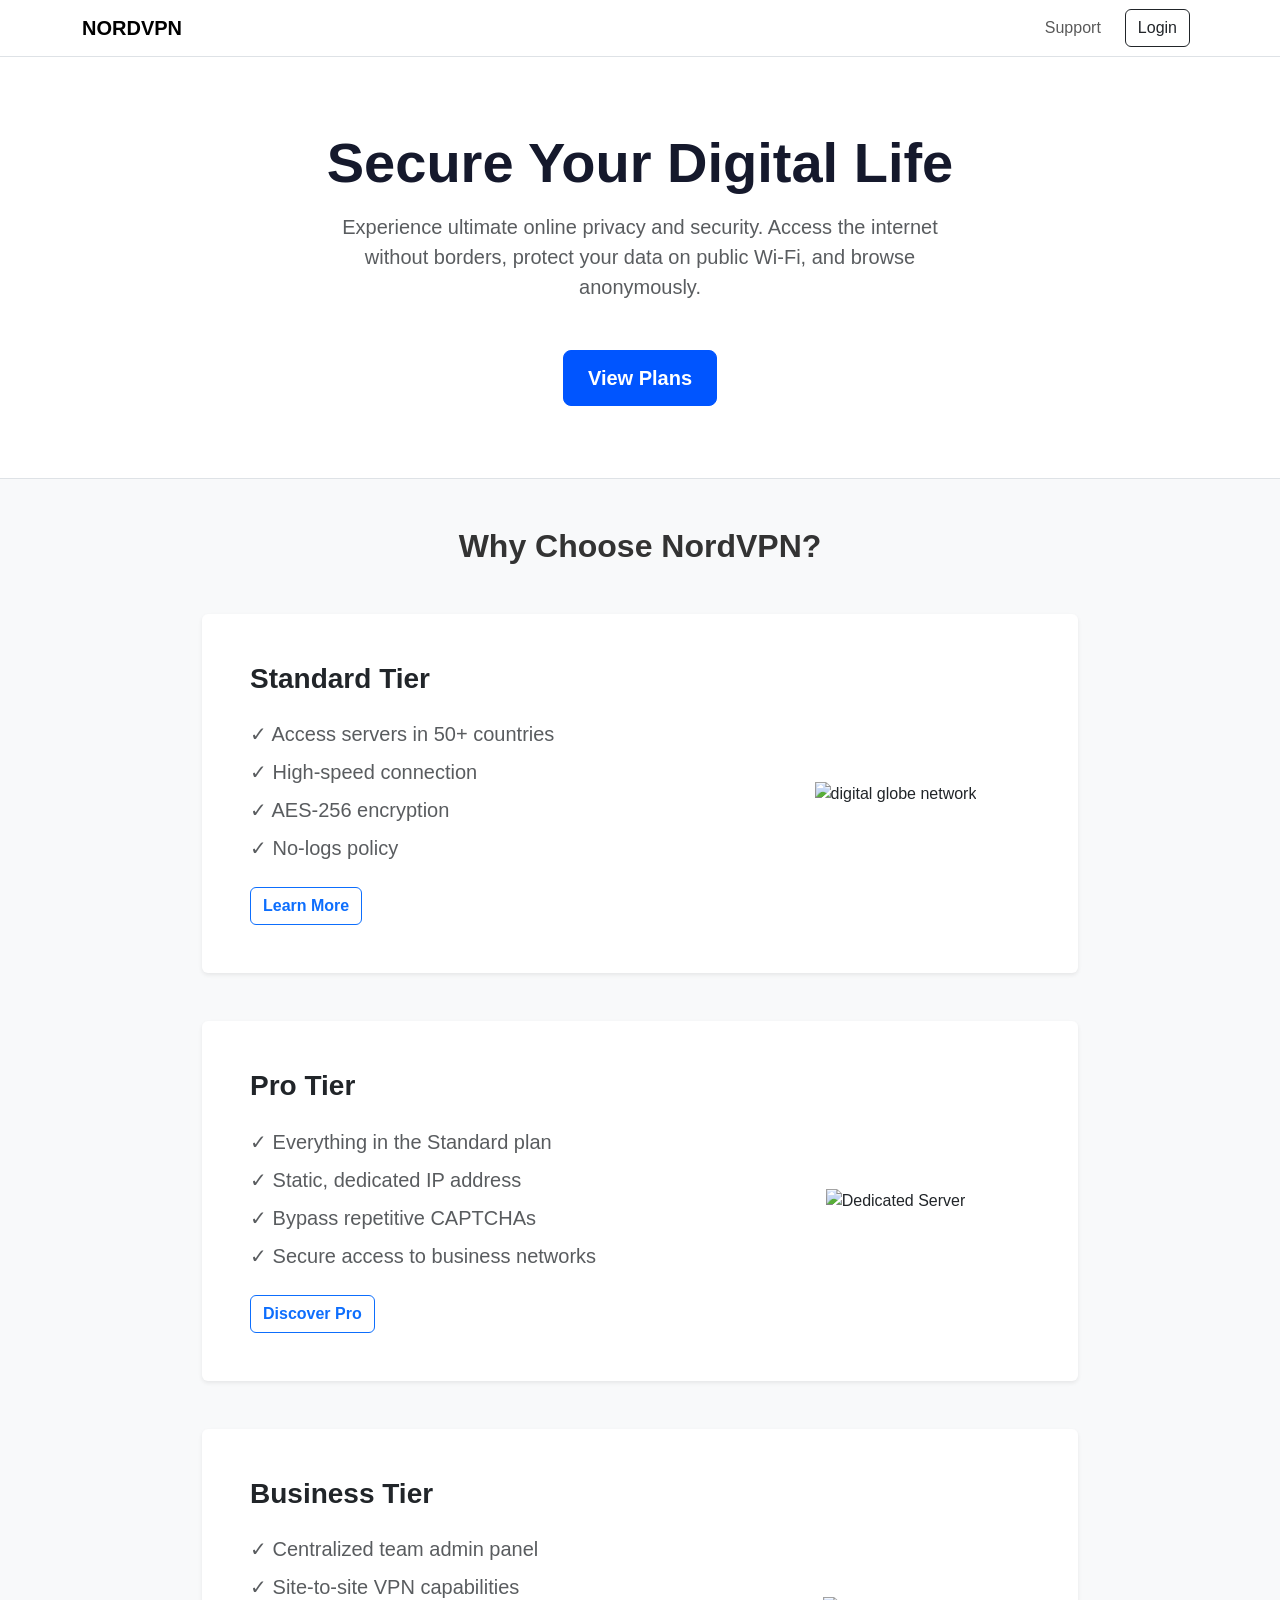
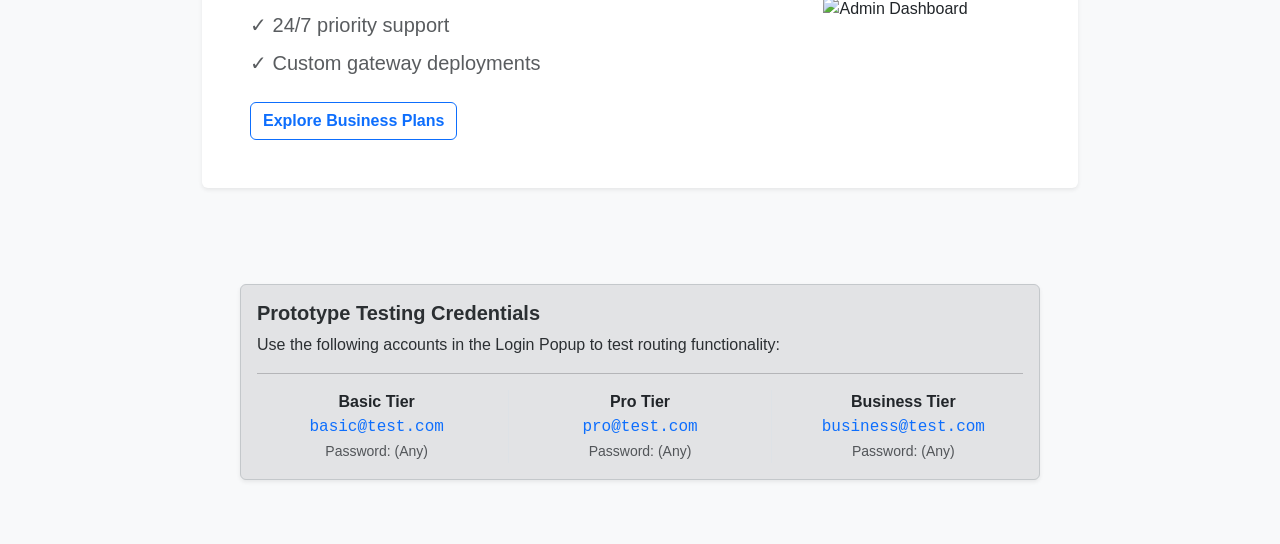
==== index.html @ c2014052 "Add files via upload" ====
<!DOCTYPE html>
<html lang="en">
<head>
    <!--Character encoding and viewport setup-->
    <meta charset="UTF-8">
    <meta name="viewport" content="width=device-width, initial-scale=1.0">
    
    <!--Page Title-->
    <title>NordVPN - Secure Your Digital Life</title>
    
    <!--Bostrap CSS framework-->
    <link href="https://cdn.jsdelivr.net/npm/bootstrap@5.3.0/dist/css/bootstrap.min.css" rel="stylesheet">
    
    <!--Link to style.css-->
    <link rel="stylesheet" href="style.css">
</head>
<body class="bg-light">
    <header>
        <!--Navigation bar uses Bootstrap-->
        <nav class="navbar navbar-expand-lg navbar-light bg-white border-bottom">
            <div class="container">

                <!--NOrdVPN Logo-->
                <a class="navbar-brand fw-bold" href="index.html">NORDVPN</a>

                <!--Navigation links align right-->
                <div class="navbar-nav ms-auto align-items-center">
                    <a class="nav-link me-3" href="contact.html">Support</a>
                    
                    <!--Login Popup-->
                    <button class="btn btn-outline-dark me-2" data-bs-toggle="modal" data-bs-target="#loginModal">Login</button>
                </div>
            </div>
        </nav>
    </header>

    <main>
        <!--Hero Section-->
        <div class="py-5 text-center bg-white border-bottom">
            <div class="container mt-4 mb-4">
                <h1 class="display-4 fw-bold mb-3">Secure Your Digital Life</h1>
                <p class="lead text-muted mb-5 mx-auto" style="max-width: 600px;">
                    Experience ultimate online privacy and security. Access the internet without borders, protect your data on public Wi-Fi, and browse anonymously.
                </p>
                <div class="d-flex justify-content-center gap-3">
                    <a href="pricing.html" class="btn btn-primary btn-lg px-4 fw-bold">View Plans</a>
                </div>
            </div>
        </div>

        <div class="container py-5 mx-auto" style="max-width: 900px;">
            <h2 class="text-center mb-5 fw-bold">Why Choose NordVPN?</h2>
            
            <div class="card mb-5 shadow-sm border-0 bg-white">
                <div class="row g-0 align-items-center">
                    <div class="col-md-7 p-4 p-md-5">
                        <h3 class="mb-4 fw-bold">Standard Tier</h3>
                        <ul class="list-unstyled text-muted mb-4 fs-5">
                            <li class="mb-2">✓ Access servers in 50+ countries</li>
                            <li class="mb-2">✓ High-speed connection</li>
                            <li class="mb-2">✓ AES-256 encryption</li>
                            <li>✓ No-logs policy</li>
                        </ul>
                        <a href="pricing.html" class="btn btn-outline-primary fw-bold">Learn More</a>
                    </div>
                    <div class="col-md-5 text-center p-3 p-md-0">
                        <img src="images/digital globe network.png" alt="digital globe network" class="img-fluid rounded-end" style="max-height: 250px; object-fit: cover;">
                    </div>
                </div>
            </div>

            <div class="card mb-5 shadow-sm border-0 bg-white">
                <div class="row g-0 align-items-center">
                    <div class="col-md-7 p-4 p-md-5">
                        <h3 class="mb-4 fw-bold">Pro Tier</h3>
                        <ul class="list-unstyled text-muted mb-4 fs-5">
                            <li class="mb-2">✓ Everything in the Standard plan</li>
                            <li class="mb-2">✓ Static, dedicated IP address</li>
                            <li class="mb-2">✓ Bypass repetitive CAPTCHAs</li>
                            <li>✓ Secure access to business networks</li>
                        </ul>
                        <a href="pricing.html" class="btn btn-outline-primary fw-bold">Discover Pro</a>
                    </div>
                    <div class="col-md-5 text-center p-3 p-md-0">
                        <img src="images/server.png" alt="Dedicated Server" class="img-fluid rounded-end" style="max-height: 250px; object-fit: cover;">
                    </div>
                </div>
            </div>

            <div class="card mb-5 shadow-sm border-0 bg-white">
                <div class="row g-0 align-items-center">
                    <div class="col-md-7 p-4 p-md-5">
                        <h3 class="mb-4 fw-bold">Business Tier</h3>
                        <ul class="list-unstyled text-muted mb-4 fs-5">
                            <li class="mb-2">✓ Centralized team admin panel</li>
                            <li class="mb-2">✓ Site-to-site VPN capabilities</li>
                            <li class="mb-2">✓ 24/7 priority support</li>
                            <li>✓ Custom gateway deployments</li>
                        </ul>
                        <a href="pricing.html" class="btn btn-outline-primary fw-bold">Explore Business Plans</a>
                    </div>
                    <div class="col-md-5 text-center p-3 p-md-0">
                        <img src="images/admin.png" alt="Admin Dashboard" class="img-fluid rounded-end" style="max-height: 250px; object-fit: cover;">
                    </div>
                </div>
            </div>
        </div>

        <!--Test credentials-->
        <div class="container pb-5">
            <div class="alert alert-secondary text-start mx-auto shadow-sm" style="max-width: 800px;" role="alert">
                <h5 class="alert-heading fw-bold">Prototype Testing Credentials</h5>
                <p class="mb-2">Use the following accounts in the Login Popup to test routing functionality:</p>
                <hr>
                <div class="row text-center mt-3">
                    <div class="col-md-4 mb-3 mb-md-0">
                        <strong class="d-block text-dark">Basic Tier</strong>
                        <code class="fs-6 bg-transparent text-primary p-0">basic@test.com</code><br>
                        <span class="text-muted small">Password: (Any)</span>
                    </div>
                    
                    <div class="col-md-4 border-start border-end mb-3 mb-md-0">
                        <strong class="d-block text-dark">Pro Tier</strong>
                        <code class="fs-6 bg-transparent text-primary p-0">pro@test.com</code><br>
                        <span class="text-muted small">Password: (Any)</span>
                    </div>
                    
                    <div class="col-md-4">
                        <strong class="d-block text-dark">Business Tier</strong>
                        <code class="fs-6 bg-transparent text-primary p-0">business@test.com</code><br>
                        <span class="text-muted small">Password: (Any)</span>
                    </div>
                </div>
            </div>
        </div>
    </main>

    <!--Login Popup (modal)-->
    <div class="modal fade" id="loginModal" tabindex="-1" aria-labelledby="loginModalLabel" aria-hidden="true">
        <div class="modal-dialog modal-dialog-centered">
            <div class="modal-content">

                <!--Close button (X)-->
                <div class="modal-header border-0 pb-0">
                    <h5 class="modal-title fw-bold" id="loginModalLabel">Log In to NordVPN</h5>
                    <button type="button" class="btn-close" data-bs-dismiss="modal" aria-label="Close"></button>
                </div>
                <div class="modal-body pt-4">

                    <!--Login Form-->
                    <form id="loginForm">
                        <!--Email/Username Input-->
                        <div class="mb-3">
                            <label for="loginEmail" class="form-label">Email address</label>
                            <input type="email" class="form-control" id="loginEmail" placeholder="basic@test.com" required>
                        </div>

                        <!--Password Input-->
                        <div class="mb-4">
                            <label for="loginPassword" class="form-label">Password</label>
                            <input type="password" class="form-control" id="loginPassword" required>
                        </div>
                        
                        <!--This is a simulated login, set creds are at the bottom of the form-->
                        <div id="loginError" class="text-danger mb-3 d-none">Invalid email or password. Please use a testing email.</div>
                        
                        <!--Submit button-->
                        <button type="submit" class="btn btn-primary w-100 fw-bold">Log In</button>
                    </form>
                </div>
            </div>
        </div>
    </div>

    <!--Bootstrap JS bundle-->
    <script src="https://cdn.jsdelivr.net/npm/bootstrap@5.3.0/dist/js/bootstrap.bundle.min.js"></script>

    <!-- This script handles logins and validation -->
    <script>
        document.addEventListener("DOMContentLoaded", function() {
            const loginForm = document.getElementById('loginForm');
            const loginError = document.getElementById('loginError');

            loginForm.addEventListener('submit', function(event) {
                
                //Intercept submission, prevent default action (Page reload)
                event.preventDefault();
                const emailInput = document.getElementById('loginEmail').value.toLowerCase();
                
                //
                loginError.classList.add('d-none');

                // Route directly to the separate HTML files based on test accounts
                if (emailInput === 'basic@test.com') {
                    window.location.href = 'dashboard-basic.html';
                } 
                else if (emailInput === 'pro@test.com') {
                    window.location.href = 'dashboard-pro.html';
                } 
                else if (emailInput === 'business@test.com') {
                    window.location.href = 'dashboard-business.html';
                } 
                else {
                    //Show error message if credentials do not match test accounts
                    loginError.classList.remove('d-none');
                }
            });
        });
    </script>
</body>
</html>
---- style.css ----
/* --- 1. CSS Variables (Design Tokens) --- */
:root {
    --nord-dark: #0a192f;
    --nord-blue: #0056b3;
    --status-success: #198754;
    --status-connected: #ff003c; /* <--- Paste your chosen electric hex here */
    --primary-blue: #0055ff;
    --primary-hover: #0044cc;
}

/* --- 2. Base Styles --- */
body {
    font-family: 'Segoe UI', Tahoma, Geneva, Verdana, sans-serif;
    background-color: #f8f9fa;
    color: #333;
}

/* --- 3. Typography & Layout --- */
.hero-section {
    padding: 100px 0;
    background: white;
    border-bottom: 1px solid #e0e0e0;
}

.display-4 {
    color: #15192c;
    margin-bottom: 20px;
}

/* --- 4. Buttons --- */
.btn-primary {
    background-color: var(--primary-blue) !important;
    border-color: var(--primary-blue) !important;
    font-weight: 600;
    padding: 12px 30px;
    transition: background-color 0.3s ease;
}

.btn-primary:hover {    
    background-color: var(--primary-hover) !important;
}

/* --- 5. Interactive Map Section --- */
.map-container {
    position: relative;
    width: 100%;
    max-width: 600px;
    height: 400px;
    background-image: url('images/InteractiveMap.jpg');
    background-size: cover;
    background-repeat: no-repeat;
    background-position: center;
    border-radius: 10px;
    background-color: var(--nord-dark);
}

.server-node {
    position: absolute;
    width: 16px;
    height: 16px;
    background-color: var(--nord-blue);
    border: 2px solid white;
    border-radius: 50%;
    cursor: pointer;
    transition: all 0.3s ease;
    z-index: 10;
}

.server-node:hover {
    background-color: var(--status-success);
    transform: scale(1.3);
    box-shadow: 0 0 12px var(--status-success);
}

/* --- 6. Sonar Pulse Animation --- */
.pulse-ring {
    position: absolute;
    top: -6px;
    left: -6px;
    width: 24px;
    height: 24px;
    border-radius: 50%;
    background-color: var(--status-success);
    opacity: 1; 
    animation: pulse 2s infinite ease-out; 
    pointer-events: none; 
}

@keyframes pulse {
    0% {
        transform: scale(0.5);
        opacity: 0.8;
    }
    100% {
        transform: scale(2.5);
        opacity: 0;
    }
}

/* --- 7. Active State Management --- */
.server-node.active {
    background-color: var(--status-connected);
    transform: scale(1.3);
    /* Boosted from 12px to 18px for a wider electric glow */
    box-shadow: 0 0 18px var(--status-connected); 
}

.server-node.active .pulse-ring {
    background-color: var(--status-connected);
}

.map-container.has-active-node .server-node:not(.active) {
    opacity: 0.5;
}

.map-container.has-active-node .server-node:not(.active) .pulse-ring {
    opacity: 0;
    animation: none; 
}

.map-container.has-active-node .server-node:not(.active):hover .pulse-ring {
    opacity: 1;
    animation: pulse 2s infinite ease-out;
}

/* --- 8. Pricing Tier Cards --- */
.pricing-card {
    background-color: white;
    border: 2px solid #e0e0e0;
    border-radius: 10px;
    padding: 40px;
    text-align: center;
    transition: all 0.3s ease;
    height: 100%;
    display: flex;
    flex-direction: column;
}

.pricing-card:hover {
    transform: translateY(-5px);
    box-shadow: 0 10px 20px rgba(0,0,0,0.1);
}

.pricing-card h2 {
    color: var(--nord-dark);
    font-weight: 700;
}

.pricing-card .price {
    font-size: 2.5rem;
    font-weight: bold;
    color: var(--primary-blue);
    margin-bottom: 20px;
}

.pricing-card ul {
    list-style: none;
    padding: 0;
    margin-bottom: 30px;
    text-align: left;
    flex-grow: 1; /* Pushes the button to the bottom */
}

.pricing-card li {
    margin-bottom: 12px;
    padding-left: 30px;
    position: relative;
    font-weight: 500;
}

/* The custom checkmark */
.pricing-card li::before {
    content: '✓';
    position: absolute;
    left: 0;
    color: var(--status-success);
    font-weight: bold;
    font-size: 1.2rem;
}

/* The Premium Power-User Aesthetic */
.pricing-card.pro-tier {
    background-color: var(--nord-dark);
    border-color: var(--status-connected);
    color: white;
    /* Uses a softer version of your 18px glow so it isn't blinding */
    box-shadow: 0 0 18px rgba(255, 0, 60, 0.3); 
}

.pricing-card.pro-tier h2 {
    color: white;
}

.pricing-card.pro-tier .price {
    color: var(--status-connected); /* Electric Red Price */
}

.pricing-card.pro-tier li::before {
    color: var(--status-connected); /* Electric Red Checkmarks */
}

/* Override the standard button for the Pro card */
.pricing-card.pro-tier .btn {
    background-color: var(--status-connected) !important;
    border-color: var(--status-connected) !important;
    color: white;
}

.pricing-card.pro-tier .btn:hover {
    box-shadow: 0 0 15px var(--status-connected);
}
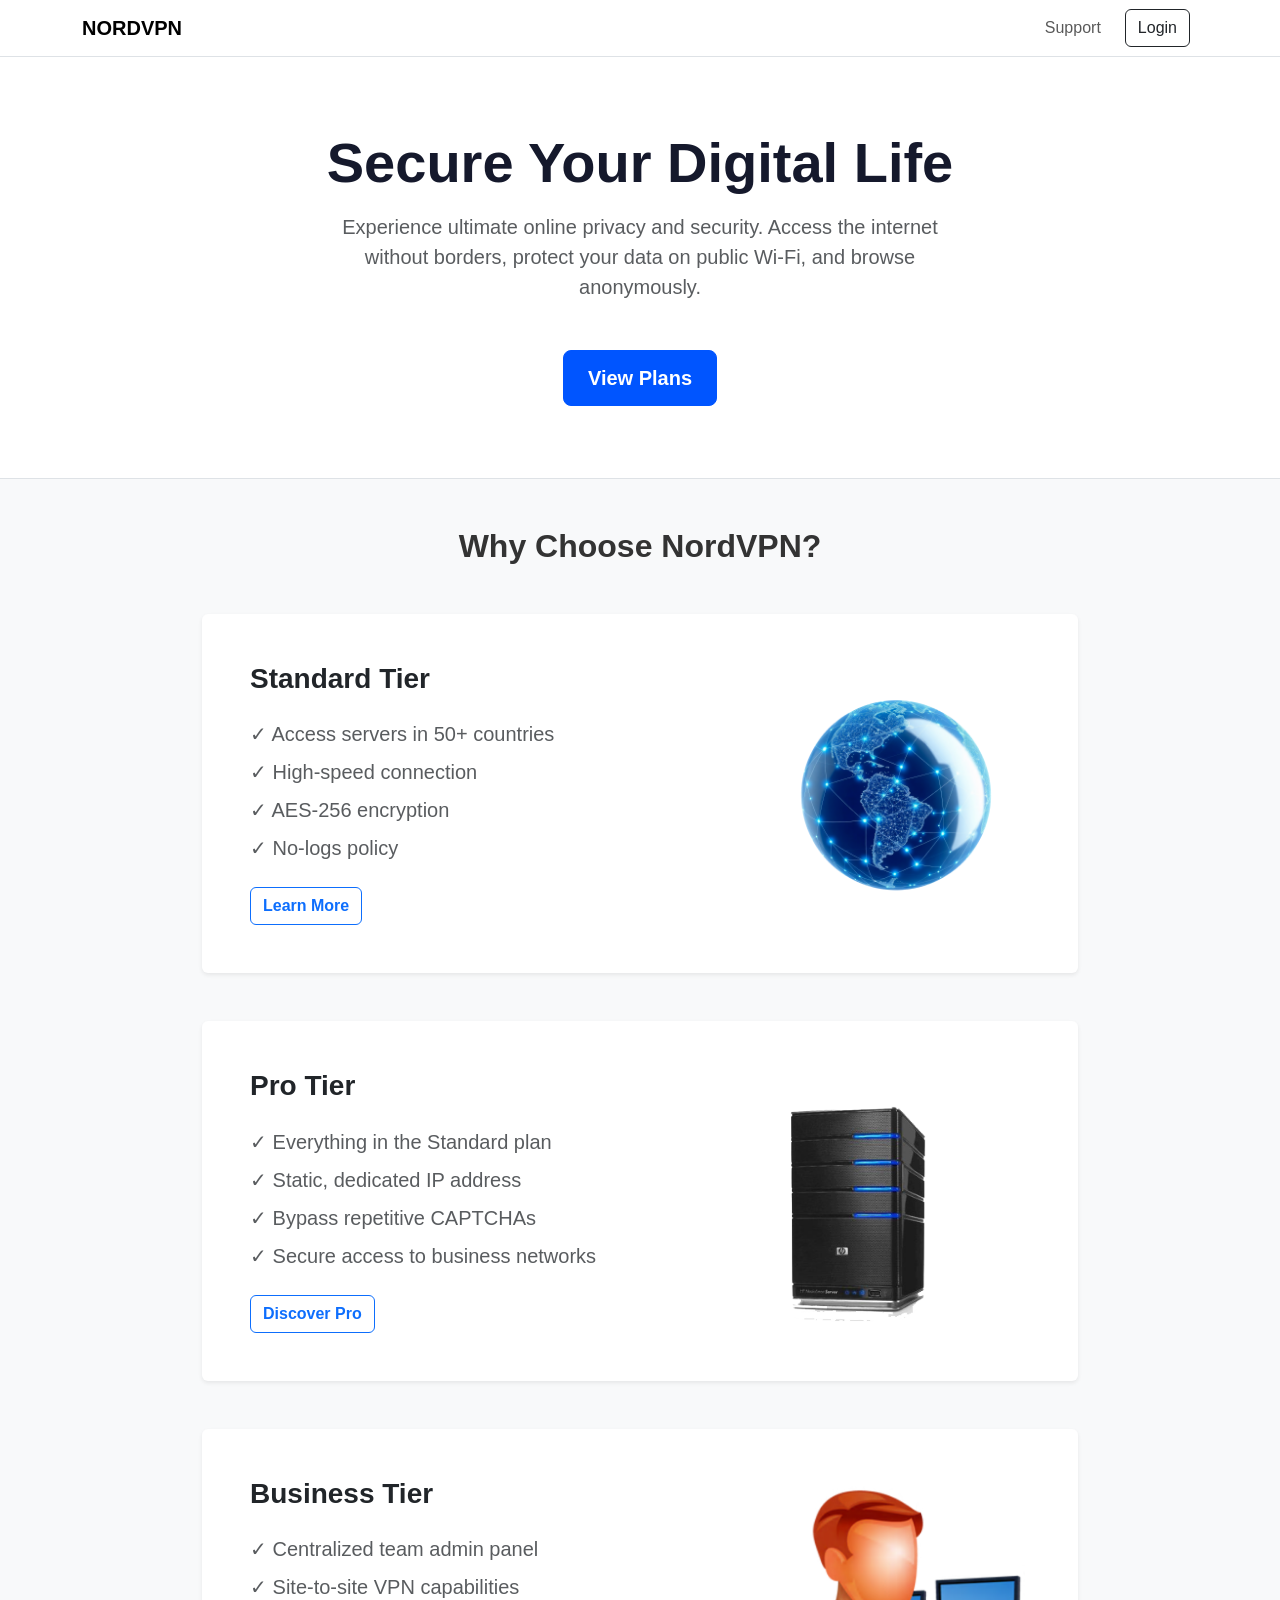
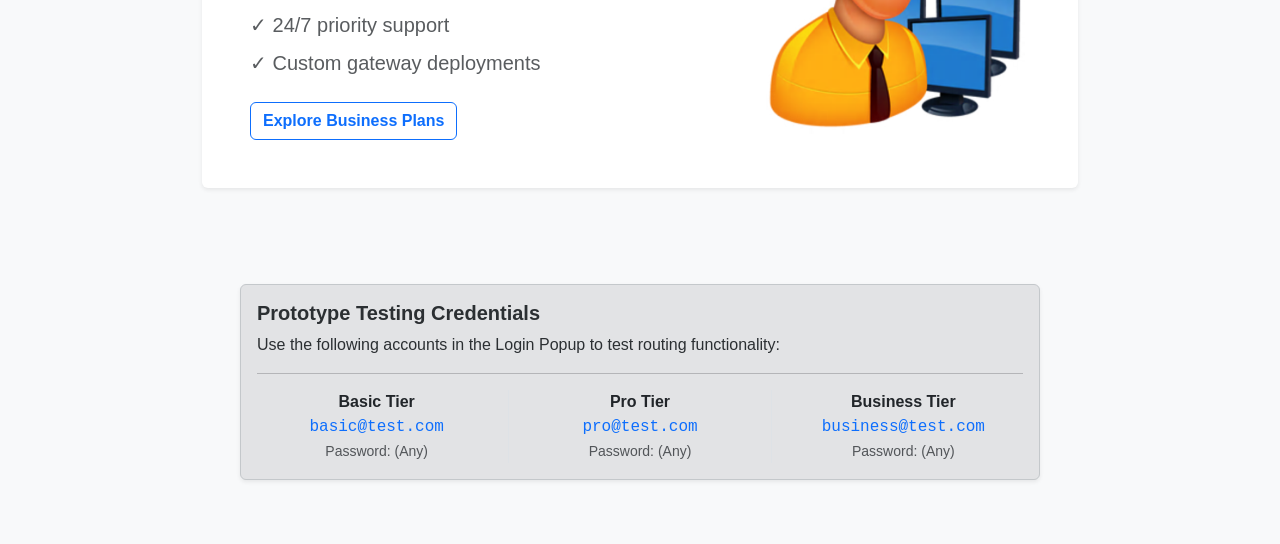
==== commit dbe67fbc: "Add files via upload" ====
--- a/index.html
+++ b/index.html
@@ -1,33 +1,38 @@
 <!DOCTYPE html>
 <html lang="en">
 <head>
-    <!--Character encoding and viewport setup-->
+    <!-- Character encoding and viewport setup -->
     <meta charset="UTF-8">
     <meta name="viewport" content="width=device-width, initial-scale=1.0">
+
+    <!-- Cache-control tags to ensure the browser fetches fresh code every time -->
+    <meta http-equiv="Cache-Control" content="no-cache, no-store, must-revalidate">
+    <meta http-equiv="Pragma" content="no-cache">
+    <meta http-equiv="Expires" content="0">
     
-    <!--Page Title-->
+    <!-- Page Title -->
     <title>NordVPN - Secure Your Digital Life</title>
     
-    <!--Bostrap CSS framework-->
+    <!-- Bootstrap CSS framework -->
     <link href="https://cdn.jsdelivr.net/npm/bootstrap@5.3.0/dist/css/bootstrap.min.css" rel="stylesheet">
     
-    <!--Link to style.css-->
+    <!-- Link to style.css -->
     <link rel="stylesheet" href="style.css">
 </head>
 <body class="bg-light">
     <header>
-        <!--Navigation bar uses Bootstrap-->
+        <!-- Navigation bar uses Bootstrap -->
         <nav class="navbar navbar-expand-lg navbar-light bg-white border-bottom">
             <div class="container">
 
-                <!--NOrdVPN Logo-->
+                <!-- NordVPN Logo -->
                 <a class="navbar-brand fw-bold" href="index.html">NORDVPN</a>
 
-                <!--Navigation links align right-->
+                <!-- Navigation links align right -->
                 <div class="navbar-nav ms-auto align-items-center">
                     <a class="nav-link me-3" href="contact.html">Support</a>
                     
-                    <!--Login Popup-->
+                    <!-- Login Popup Trigger -->
                     <button class="btn btn-outline-dark me-2" data-bs-toggle="modal" data-bs-target="#loginModal">Login</button>
                 </div>
             </div>
@@ -35,7 +40,7 @@
     </header>
 
     <main>
-        <!--Hero Section-->
+        <!-- Hero Section -->
         <div class="py-5 text-center bg-white border-bottom">
             <div class="container mt-4 mb-4">
                 <h1 class="display-4 fw-bold mb-3">Secure Your Digital Life</h1>
@@ -51,6 +56,7 @@
         <div class="container py-5 mx-auto" style="max-width: 900px;">
             <h2 class="text-center mb-5 fw-bold">Why Choose NordVPN?</h2>
             
+            <!-- Standard Tier Section -->
             <div class="card mb-5 shadow-sm border-0 bg-white">
                 <div class="row g-0 align-items-center">
                     <div class="col-md-7 p-4 p-md-5">
@@ -69,6 +75,7 @@
                 </div>
             </div>
 
+            <!-- Pro Tier Section -->
             <div class="card mb-5 shadow-sm border-0 bg-white">
                 <div class="row g-0 align-items-center">
                     <div class="col-md-7 p-4 p-md-5">
@@ -87,6 +94,7 @@
                 </div>
             </div>
 
+            <!-- Business Tier Section -->
             <div class="card mb-5 shadow-sm border-0 bg-white">
                 <div class="row g-0 align-items-center">
                     <div class="col-md-7 p-4 p-md-5">
@@ -106,7 +114,7 @@
             </div>
         </div>
 
-        <!--Test credentials-->
+        <!-- Test credentials for workmate/son testing -->
         <div class="container pb-5">
             <div class="alert alert-secondary text-start mx-auto shadow-sm" style="max-width: 800px;" role="alert">
                 <h5 class="alert-heading fw-bold">Prototype Testing Credentials</h5>
@@ -118,13 +126,11 @@
                         <code class="fs-6 bg-transparent text-primary p-0">basic@test.com</code><br>
                         <span class="text-muted small">Password: (Any)</span>
                     </div>
-                    
                     <div class="col-md-4 border-start border-end mb-3 mb-md-0">
                         <strong class="d-block text-dark">Pro Tier</strong>
                         <code class="fs-6 bg-transparent text-primary p-0">pro@test.com</code><br>
                         <span class="text-muted small">Password: (Any)</span>
                     </div>
-                    
                     <div class="col-md-4">
                         <strong class="d-block text-dark">Business Tier</strong>
                         <code class="fs-6 bg-transparent text-primary p-0">business@test.com</code><br>
@@ -135,36 +141,25 @@
         </div>
     </main>
 
-    <!--Login Popup (modal)-->
+    <!-- Login Popup (modal) -->
     <div class="modal fade" id="loginModal" tabindex="-1" aria-labelledby="loginModalLabel" aria-hidden="true">
         <div class="modal-dialog modal-dialog-centered">
             <div class="modal-content">
-
-                <!--Close button (X)-->
                 <div class="modal-header border-0 pb-0">
                     <h5 class="modal-title fw-bold" id="loginModalLabel">Log In to NordVPN</h5>
                     <button type="button" class="btn-close" data-bs-dismiss="modal" aria-label="Close"></button>
                 </div>
                 <div class="modal-body pt-4">
-
-                    <!--Login Form-->
                     <form id="loginForm">
-                        <!--Email/Username Input-->
                         <div class="mb-3">
                             <label for="loginEmail" class="form-label">Email address</label>
                             <input type="email" class="form-control" id="loginEmail" placeholder="basic@test.com" required>
                         </div>
-
-                        <!--Password Input-->
                         <div class="mb-4">
                             <label for="loginPassword" class="form-label">Password</label>
                             <input type="password" class="form-control" id="loginPassword" required>
                         </div>
-                        
-                        <!--This is a simulated login, set creds are at the bottom of the form-->
                         <div id="loginError" class="text-danger mb-3 d-none">Invalid email or password. Please use a testing email.</div>
-                        
-                        <!--Submit button-->
                         <button type="submit" class="btn btn-primary w-100 fw-bold">Log In</button>
                     </form>
                 </div>
@@ -172,25 +167,21 @@
         </div>
     </div>
 
-    <!--Bootstrap JS bundle-->
+    <!-- Bootstrap JS bundle -->
     <script src="https://cdn.jsdelivr.net/npm/bootstrap@5.3.0/dist/js/bootstrap.bundle.min.js"></script>
 
-    <!-- This script handles logins and validation -->
+    <!-- Script to handle routing to dashboard files -->
     <script>
         document.addEventListener("DOMContentLoaded", function() {
             const loginForm = document.getElementById('loginForm');
             const loginError = document.getElementById('loginError');
 
             loginForm.addEventListener('submit', function(event) {
-                
-                //Intercept submission, prevent default action (Page reload)
                 event.preventDefault();
                 const emailInput = document.getElementById('loginEmail').value.toLowerCase();
-                
-                //
                 loginError.classList.add('d-none');
 
-                // Route directly to the separate HTML files based on test accounts
+                // Redirect based on test accounts to their respective dashboard files
                 if (emailInput === 'basic@test.com') {
                     window.location.href = 'dashboard-basic.html';
                 } 
@@ -201,7 +192,6 @@
                     window.location.href = 'dashboard-business.html';
                 } 
                 else {
-                    //Show error message if credentials do not match test accounts
                     loginError.classList.remove('d-none');
                 }
             });
--- a/style.css
+++ b/style.css
@@ -46,10 +46,11 @@
 .map-container {
     position: relative;
     width: 100%;
-    max-width: 600px;
-    height: 400px;
+    max-width: 100%;
+    height: 70vh; /* changed this to vh to make the height a percentage of the viewport height */ 
+    min-height: 500px; /* Added minimum height so image isn't too squashed for smaller screens */
     background-image: url('images/InteractiveMap.jpg');
-    background-size: cover;
+    background-size: contain; /* changed this to contain to eliminate the letterboxing */
     background-repeat: no-repeat;
     background-position: center;
     border-radius: 10px;
@@ -210,4 +211,21 @@
 
 .pricing-card.pro-tier .btn:hover {
     box-shadow: 0 0 15px var(--status-connected);
+}
+
+@media (max-width: 768px) {
+    .map-container {
+        height: 50vh;      /* Makes the container shorter for phone screens */
+        min-height: 300px; /* Reduces the minimum height constraint */
+        background-size: contain; 
+        background-position: center;
+    }
+    
+    .display-4 {
+        font-size: 1.8rem; /* Keeps the heading from being too large on small screens */
+    }
+
+    .hero-section {
+        padding: 60px 0;   /* Reduces padding so users see the map sooner */
+    }
 }
